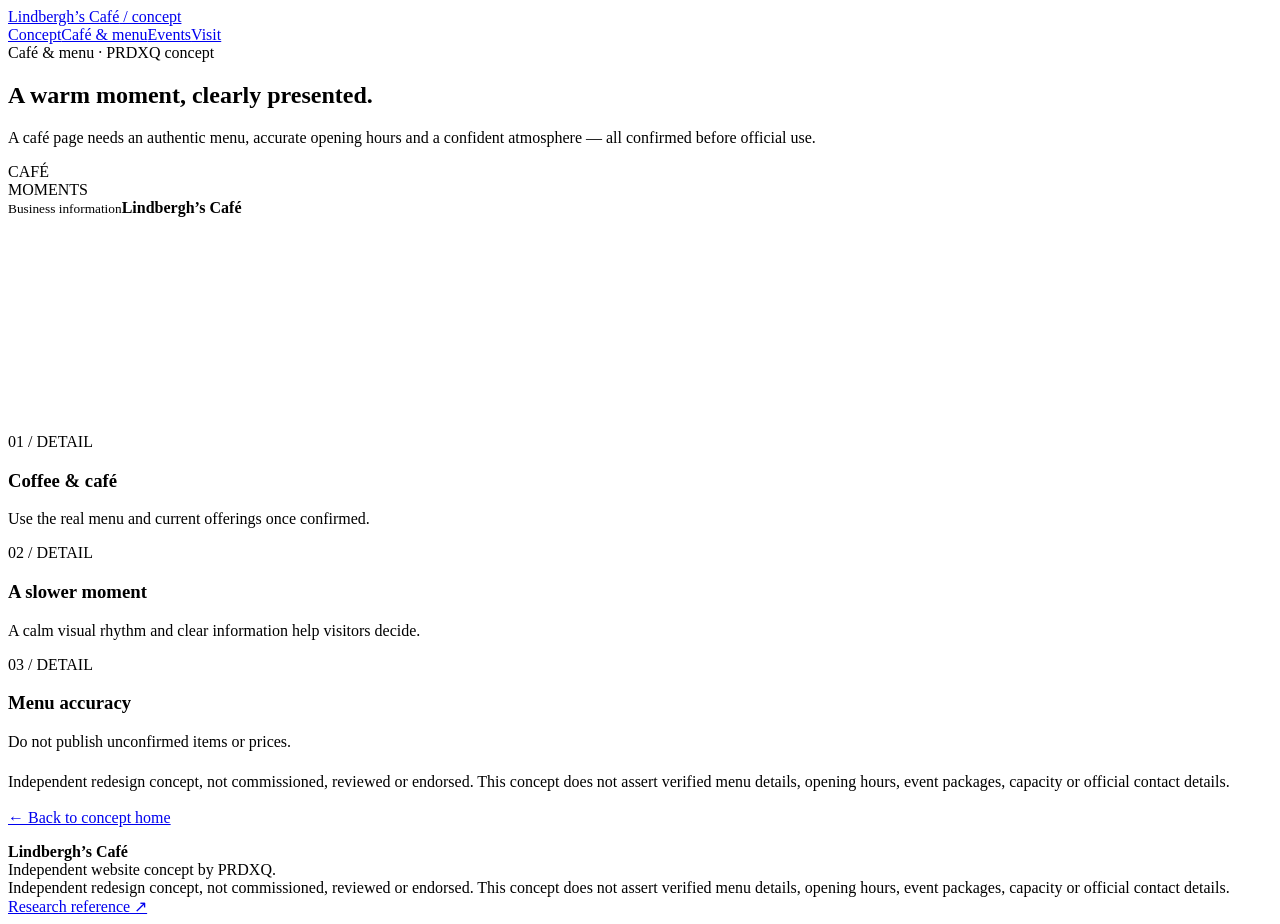
==== cafe.html @ 3b30a168 "Add Lindbergh's Café concept file: cafe.html" ====
<!doctype html><html lang="en"><head><meta charset="utf-8"><meta name="viewport" content="width=device-width, initial-scale=1"><meta name="description" content="Lindbergh’s Café — independent PRDXQ website concept."><meta name="theme-color" content="#b37b52"><title>Café &amp; menu · Lindbergh’s Café | PRDXQ Concept</title><link rel="stylesheet" href="assets/styles.css"></head><body><header class="bar"><a class="brand" href="index.html">Lindbergh’s Café<span style="color:var(--accent)"> / concept</span></a><nav class="nav" aria-label="Main navigation"><a href="index.html" >Concept</a><a href="cafe.html" aria-current="page">Café &amp; menu</a><a href="events.html" >Events</a><a href="visit.html" >Visit</a></nav></header><main class="wrap"><section class="hero" style="grid-template-columns:1fr;min-height:unset;padding-bottom:30px"><div><span class="eyebrow">Café & menu · PRDXQ concept</span><h1>A warm moment, clearly presented.</h1><p class="lead">A café page needs an authentic menu, accurate opening hours and a confident atmosphere — all confirmed before official use.</p></div><div class="visual" style="min-height:240px"><div class="orbit"></div><div class="orbit two"></div><div class="visual-word">CAFÉ<br>MOMENTS</div><div class="stamp"><small>Business information</small><strong>Lindbergh’s Café</strong></div></div></section><section class="section"><div class="cards"><article class="card"><span class="num">01 / DETAIL</span><h3>Coffee &amp; café</h3><p>Use the real menu and current offerings once confirmed.</p></article><article class="card"><span class="num">02 / DETAIL</span><h3>A slower moment</h3><p>A calm visual rhythm and clear information help visitors decide.</p></article><article class="card"><span class="num">03 / DETAIL</span><h3>Menu accuracy</h3><p>Do not publish unconfirmed items or prices.</p></article></div><div class="notice" style="margin-top:22px">Independent redesign concept, not commissioned, reviewed or endorsed. This concept does not assert verified menu details, opening hours, event packages, capacity or official contact details.</div><p style="margin-top:18px"><a class="btn alt" href="index.html">← Back to concept home</a></p></section></main><footer class="wrap footer"><div><strong>Lindbergh’s Café</strong><br>Independent website concept by PRDXQ.</div><div>Independent redesign concept, not commissioned, reviewed or endorsed. This concept does not assert verified menu details, opening hours, event packages, capacity or official contact details.<br><a href="https://www.gateway-gardens.de/de/leben/" target="_blank" rel="noreferrer">Research reference ↗</a></div></footer></body></html>
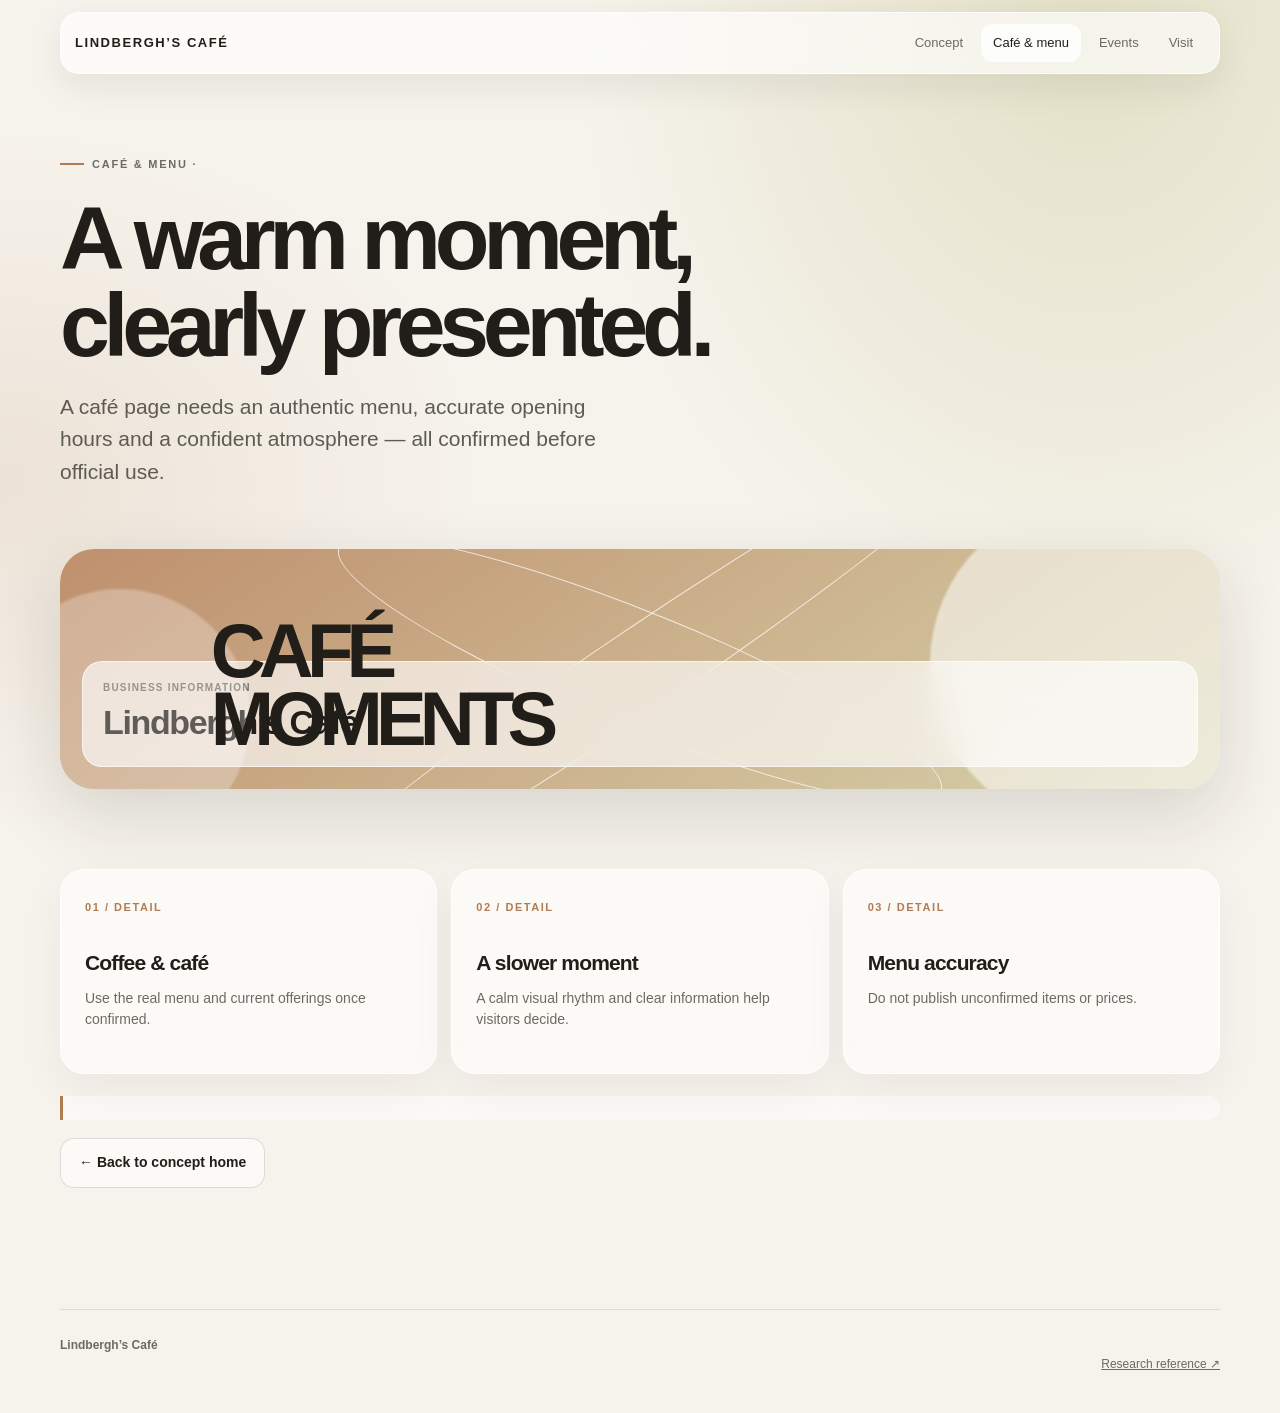
==== commit 7ded1cf8: "Remove visible concept labels for client presentation" ====
--- a/cafe.html
+++ b/cafe.html
@@ -1 +1 @@
-<!doctype html><html lang="en"><head><meta charset="utf-8"><meta name="viewport" content="width=device-width, initial-scale=1"><meta name="description" content="Lindbergh’s Café — independent PRDXQ website concept."><meta name="theme-color" content="#b37b52"><title>Café &amp; menu · Lindbergh’s Café | PRDXQ Concept</title><link rel="stylesheet" href="assets/styles.css"></head><body><header class="bar"><a class="brand" href="index.html">Lindbergh’s Café<span style="color:var(--accent)"> / concept</span></a><nav class="nav" aria-label="Main navigation"><a href="index.html" >Concept</a><a href="cafe.html" aria-current="page">Café &amp; menu</a><a href="events.html" >Events</a><a href="visit.html" >Visit</a></nav></header><main class="wrap"><section class="hero" style="grid-template-columns:1fr;min-height:unset;padding-bottom:30px"><div><span class="eyebrow">Café & menu · PRDXQ concept</span><h1>A warm moment, clearly presented.</h1><p class="lead">A café page needs an authentic menu, accurate opening hours and a confident atmosphere — all confirmed before official use.</p></div><div class="visual" style="min-height:240px"><div class="orbit"></div><div class="orbit two"></div><div class="visual-word">CAFÉ<br>MOMENTS</div><div class="stamp"><small>Business information</small><strong>Lindbergh’s Café</strong></div></div></section><section class="section"><div class="cards"><article class="card"><span class="num">01 / DETAIL</span><h3>Coffee &amp; café</h3><p>Use the real menu and current offerings once confirmed.</p></article><article class="card"><span class="num">02 / DETAIL</span><h3>A slower moment</h3><p>A calm visual rhythm and clear information help visitors decide.</p></article><article class="card"><span class="num">03 / DETAIL</span><h3>Menu accuracy</h3><p>Do not publish unconfirmed items or prices.</p></article></div><div class="notice" style="margin-top:22px">Independent redesign concept, not commissioned, reviewed or endorsed. This concept does not assert verified menu details, opening hours, event packages, capacity or official contact details.</div><p style="margin-top:18px"><a class="btn alt" href="index.html">← Back to concept home</a></p></section></main><footer class="wrap footer"><div><strong>Lindbergh’s Café</strong><br>Independent website concept by PRDXQ.</div><div>Independent redesign concept, not commissioned, reviewed or endorsed. This concept does not assert verified menu details, opening hours, event packages, capacity or official contact details.<br><a href="https://www.gateway-gardens.de/de/leben/" target="_blank" rel="noreferrer">Research reference ↗</a></div></footer></body></html>+<!doctype html><html lang="en"><head><meta charset="utf-8"><meta name="viewport" content="width=device-width, initial-scale=1"><meta name="description" content="Lindbergh’s Café — independent PRDXQ website concept."><meta name="theme-color" content="#b37b52"><title>Café &amp; menu · Lindbergh’s Café | </title><link rel="stylesheet" href="assets/styles.css"></head><body><header class="bar"><a class="brand" href="index.html">Lindbergh’s Café</a><nav class="nav" aria-label="Main navigation"><a href="index.html" >Concept</a><a href="cafe.html" aria-current="page">Café &amp; menu</a><a href="events.html" >Events</a><a href="visit.html" >Visit</a></nav></header><main class="wrap"><section class="hero" style="grid-template-columns:1fr;min-height:unset;padding-bottom:30px"><div><span class="eyebrow">Café & menu · </span><h1>A warm moment, clearly presented.</h1><p class="lead">A café page needs an authentic menu, accurate opening hours and a confident atmosphere — all confirmed before official use.</p></div><div class="visual" style="min-height:240px"><div class="orbit"></div><div class="orbit two"></div><div class="visual-word">CAFÉ<br>MOMENTS</div><div class="stamp"><small>Business information</small><strong>Lindbergh’s Café</strong></div></div></section><section class="section"><div class="cards"><article class="card"><span class="num">01 / DETAIL</span><h3>Coffee &amp; café</h3><p>Use the real menu and current offerings once confirmed.</p></article><article class="card"><span class="num">02 / DETAIL</span><h3>A slower moment</h3><p>A calm visual rhythm and clear information help visitors decide.</p></article><article class="card"><span class="num">03 / DETAIL</span><h3>Menu accuracy</h3><p>Do not publish unconfirmed items or prices.</p></article></div><div class="notice" style="margin-top:22px"></div><p style="margin-top:18px"><a class="btn alt" href="index.html">← Back to concept home</a></p></section></main><footer class="wrap footer"><div><strong>Lindbergh’s Café</strong><br></div><div><br><a href="https://www.gateway-gardens.de/de/leben/" target="_blank" rel="noreferrer">Research reference ↗</a></div></footer></body></html>
--- a/assets/styles.css
+++ b/assets/styles.css
@@ -0,0 +1 @@
+:root{--accent:#b37b52;--secondary:#d5d2ab;--ink:#211d19;--paper:#f6f3ec;--muted:#6b6b62;--glass:rgba(255,255,255,.58);--line:rgba(255,255,255,.72)}*{box-sizing:border-box}html{scroll-behavior:smooth}body{margin:0;background:radial-gradient(ellipse at 85% 0%,color-mix(in srgb,var(--secondary) 58%,transparent),transparent 32rem),radial-gradient(ellipse at 0% 34%,color-mix(in srgb,var(--accent) 14%,transparent),transparent 30rem),var(--paper);color:var(--ink);font-family:Inter,-apple-system,BlinkMacSystemFont,"Segoe UI",sans-serif;line-height:1.55}a{color:inherit}.wrap{width:min(1160px,calc(100% - 40px));margin:auto}.bar{position:sticky;top:10px;z-index:5;width:min(1160px,calc(100% - 24px));margin:12px auto 0;padding:11px 14px;display:flex;align-items:center;justify-content:space-between;gap:16px;border:1px solid var(--line);border-radius:19px;background:rgba(255,255,255,.62);backdrop-filter:blur(20px);box-shadow:0 12px 36px rgba(28,24,20,.08)}.brand{text-decoration:none;font-size:13px;font-weight:850;letter-spacing:.12em;text-transform:uppercase;white-space:nowrap}.nav{display:flex;gap:6px;flex-wrap:wrap;justify-content:flex-end}.nav a{text-decoration:none;padding:9px 12px;border-radius:12px;font-size:13px;color:var(--muted)}.nav a:hover,.nav a[aria-current=page]{background:rgba(255,255,255,.78);color:var(--ink)}.hero{min-height:610px;display:grid;grid-template-columns:1.05fr .95fr;align-items:center;gap:40px;padding:74px 0 60px}.eyebrow{display:inline-flex;align-items:center;gap:8px;font-size:11px;letter-spacing:.16em;text-transform:uppercase;font-weight:800;color:var(--muted)}.eyebrow:before{content:"";width:24px;height:2px;background:var(--accent)}h1{font-size:clamp(46px,7vw,90px);line-height:.97;letter-spacing:-.07em;max-width:760px;margin:22px 0}.lead{max-width:550px;font-size:clamp(17px,2vw,21px);color:#5c5b54}.actions{display:flex;gap:10px;flex-wrap:wrap;margin-top:30px}.btn{display:inline-flex;align-items:center;justify-content:center;padding:13px 18px;border-radius:14px;text-decoration:none;font-weight:750;font-size:14px;background:var(--ink);color:#fff;border:1px solid var(--ink);transition:transform .2s,box-shadow .2s}.btn:hover{transform:translateY(-2px);box-shadow:0 10px 22px rgba(0,0,0,.12)}.btn.alt{color:var(--ink);background:rgba(255,255,255,.55);border-color:rgba(0,0,0,.12)}.visual{min-height:450px;position:relative;border-radius:34px;overflow:hidden;background:linear-gradient(145deg,color-mix(in srgb,var(--accent) 84%,white),var(--secondary));box-shadow:0 26px 70px rgba(34,27,20,.14)}.visual:before,.visual:after{content:"";position:absolute;border-radius:50%;filter:blur(1px)}.visual:before{width:330px;height:330px;right:-40px;top:-50px;background:rgba(255,255,255,.55)}.visual:after{width:260px;height:260px;left:-70px;bottom:-60px;background:rgba(255,255,255,.28)}.visual .orb{position:absolute;inset:15% 12%;border:1px solid rgba(255,255,255,.62);border-radius:28px;background:rgba(255,255,255,.24);backdrop-filter:blur(18px);transform:rotate(-6deg);box-shadow:0 24px 55px rgba(0,0,0,.1)}.visual .stamp{position:absolute;bottom:22px;left:22px;right:22px;border:1px solid rgba(255,255,255,.6);background:rgba(255,255,255,.64);backdrop-filter:blur(20px);border-radius:20px;padding:18px 20px}.stamp small{display:block;letter-spacing:.12em;text-transform:uppercase;color:var(--muted);font-size:10px;font-weight:800}.stamp strong{font-size:clamp(22px,3vw,34px);letter-spacing:-.04em}.orbit{position:absolute;inset:26% 22%;border:1px solid rgba(255,255,255,.75);border-radius:50%;transform:rotate(22deg)}.orbit.two{inset:33% 12%;transform:rotate(-34deg)}.visual-word{position:absolute;z-index:1;top:28%;left:13%;right:10%;font-size:clamp(40px,6vw,76px);line-height:.9;letter-spacing:-.09em;font-weight:900}.section{padding:50px 0}.section-head{display:flex;align-items:end;justify-content:space-between;gap:24px;margin-bottom:22px}.section h2{font-size:clamp(30px,4vw,52px);letter-spacing:-.06em;line-height:1.04;margin:12px 0}.section-intro{max-width:520px;color:var(--muted);margin:0}.cards{display:grid;grid-template-columns:repeat(3,1fr);gap:14px}.card{border:1px solid rgba(255,255,255,.86);border-radius:24px;padding:24px;background:var(--glass);backdrop-filter:blur(18px);box-shadow:0 15px 45px rgba(32,25,18,.05);min-height:205px}.num{font-size:11px;letter-spacing:.14em;font-weight:850;color:var(--accent)}.card h3{font-size:21px;letter-spacing:-.04em;margin:28px 0 8px}.card p{color:var(--muted);font-size:14px;margin:0}.banner{border-radius:30px;padding:clamp(25px,5vw,54px);background:var(--ink);color:#fff;display:flex;align-items:center;justify-content:space-between;gap:28px;overflow:hidden;position:relative}.banner:after{content:"";position:absolute;width:260px;height:260px;border-radius:50%;right:8%;top:-130px;background:var(--accent);opacity:.65}.banner>div{position:relative;z-index:1}.banner h2{font-size:clamp(28px,4vw,48px);margin:8px 0;max-width:650px}.banner p{color:rgba(255,255,255,.68);max-width:580px}.banner .btn{background:#fff;color:var(--ink);border-color:#fff}.notice{border-left:3px solid var(--accent);padding:12px 16px;background:rgba(255,255,255,.55);border-radius:0 14px 14px 0;font-size:12px;color:#58574f}.footer{margin-top:55px;padding:26px 0 40px;border-top:1px solid rgba(0,0,0,.1);display:flex;justify-content:space-between;gap:24px;flex-wrap:wrap;color:var(--muted);font-size:12px}.footer a{color:inherit}@media(max-width:760px){.wrap{width:min(100% - 28px,580px)}.bar{align-items:flex-start;flex-direction:column;gap:8px;border-radius:17px;top:6px}.nav{justify-content:flex-start;width:100%}.nav a{padding:8px 9px;font-size:12px}.hero{grid-template-columns:1fr;gap:24px;padding:54px 0 28px;min-height:unset}.visual{min-height:330px}.cards{grid-template-columns:1fr}.section{padding:35px 0}.section-head{display:block}.section-intro{margin-top:14px}.banner{align-items:flex-start;flex-direction:column}.footer{display:block}.footer>*{margin-bottom:8px}}@media(prefers-reduced-motion:reduce){html{scroll-behavior:auto}*,*:before,*:after{transition:none!important;animation:none!important}}
